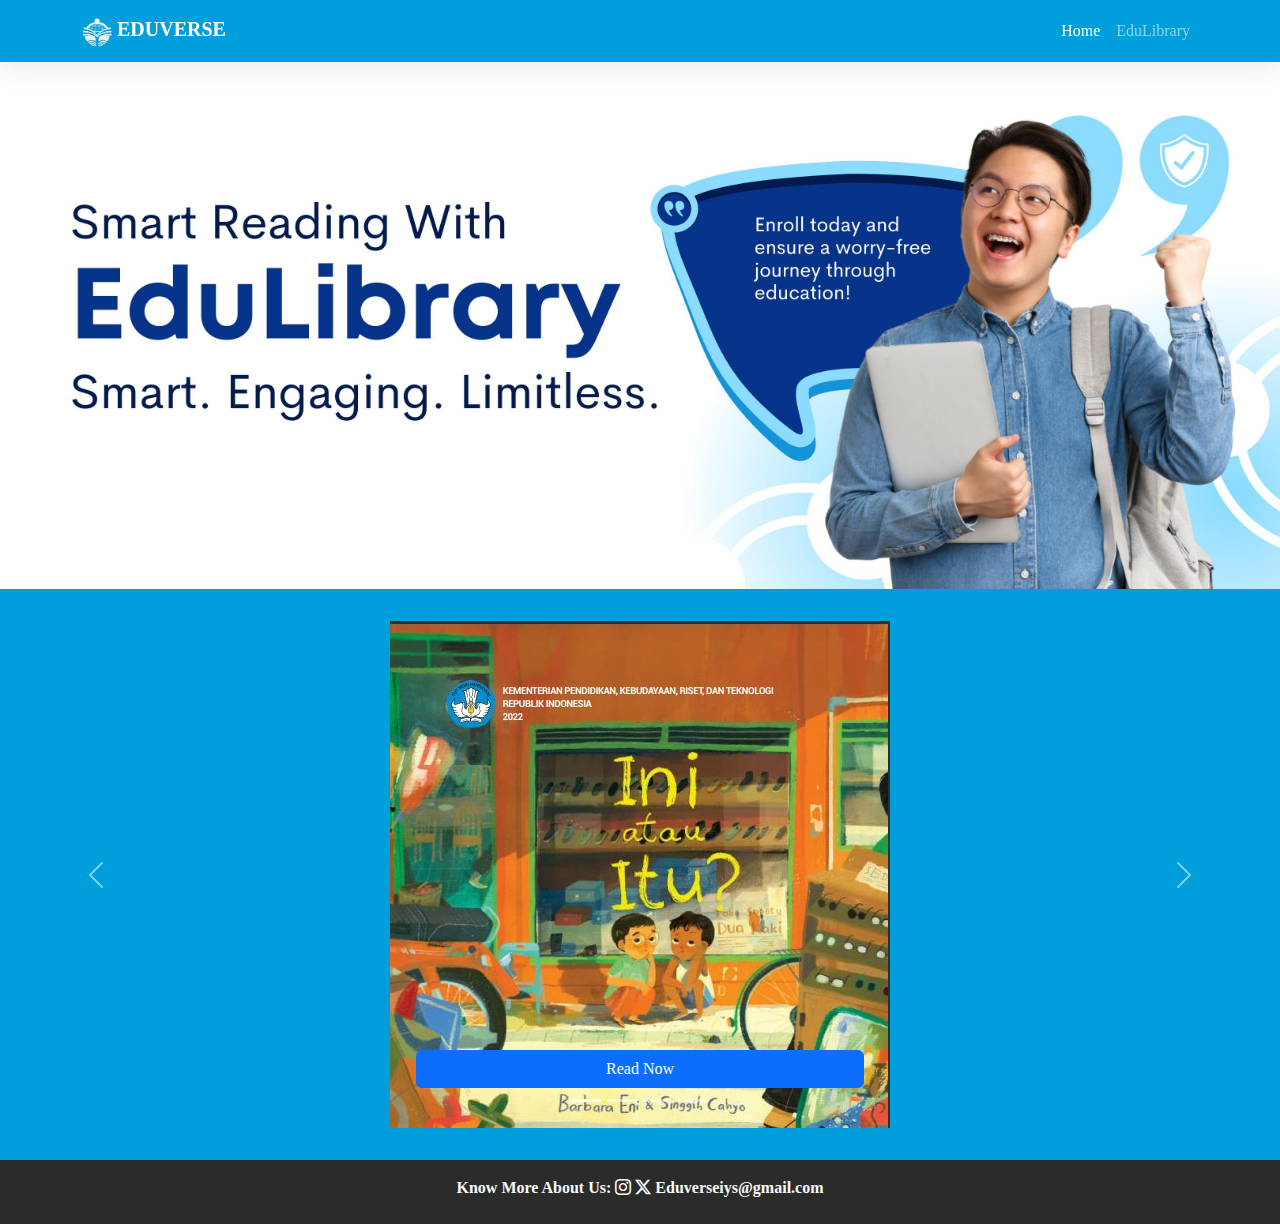
==== library.html @ dd936129 "EduLibrary" ====
<!DOCTYPE html>
<html lang="en">
  <head>
    <meta charset="utf-8" />
    <meta name="viewport" content="width=device-width, initial-scale=1" />
    <title>EDUVERSE Library</title>
    <link rel="icon" href="img/logo.png" type="image/x-icon" />
    <link href="https://cdn.jsdelivr.net/npm/bootstrap@5.3.3/dist/css/bootstrap.min.css" rel="stylesheet" integrity="sha384-QWTKZyjpPEjISv5WaRU9OFeRpok6YctnYmDr5pNlyT2bRjXh0JMhjY6hW+ALEwIH" crossorigin="anonymous" />
    <link rel="stylesheet" href="style.css" />
    <!-- Icon -->
    <link rel="stylesheet" href="https://cdn.jsdelivr.net/npm/bootstrap-icons@1.11.3/font/bootstrap-icons.min.css" />
  </head>
  <body>
    <!-- Navbar -->
    <nav class="navbar navbar-expand-lg navbar-dark fixed-top">
      <div class="container">
        <a class="navbar-brand fw-bold" href="index.html">
          <img src="img/logo.png" alt="Logo" width="30" height="30" class="d-inline-block align-text-top" />
          EDUVERSE
        </a>
        <button class="navbar-toggler" type="button" data-bs-toggle="collapse" data-bs-target="#navbarNavAltMarkup" aria-controls="navbarNavAltMarkup" aria-expanded="false" aria-label="Toggle navigation">
          <span class="navbar-toggler-icon"></span>
        </button>
        <div class="collapse navbar-collapse" id="navbarNavAltMarkup">
          <div class="navbar-nav ms-auto">
            <a class="nav-link active" aria-current="page" href="index.html">Home</a>
            <a class="nav-link" href="#feature">EduLibrary</a>
          </div>
        </div>
      </div>
    </nav>
    <!-- End Navbar -->
    <!-- Jumbotron -->
    <section>
      <img src="img/hdlbr.jpeg" alt="" class="img">
      <img src="img/hbdlbrmbl.jpeg" alt="" class="imgmobile">
    </section>
    <!-- <section class="jumbotron text-center text-light">
      <img src="img/logotrans.png" alt="Logo" width="300" class="rounded-circle" />
      <p class="lead">Education Without Limits</p>
      <h1 class="display-4 fw-bold">Digital Library</h1>
    </section> -->
    <!-- End Jumbotron -->
    <!-- fiction -->
    <section id="fiction">
      <div id="carouselExampleCaptions" class="carousel slide">
        <div class="carousel-indicators">
          <button type="button" data-bs-target="#carouselExampleCaptions" data-bs-slide-to="0" class="active" aria-current="true" aria-label="Slide 1"></button>
          <button type="button" data-bs-target="#carouselExampleCaptions" data-bs-slide-to="1" aria-label="Slide 2"></button>
          <button type="button" data-bs-target="#carouselExampleCaptions" data-bs-slide-to="2" aria-label="Slide 3"></button>
          <button type="button" data-bs-target="#carouselExampleCaptions" data-bs-slide-to="3" aria-label="Slide 4"></button>
        </div>
        <div class="carousel-inner justify-content-center">
          <div class="carousel-item active ">
            <img src="img/Cover/ini_atau_itu.jpg" class="d-block w-30 mx-auto img-fluid" alt="...">
            <div class="carousel-caption d-md-block">
              <div class="d-grid gap-2 col-6 mx-auto">
                <a href="Book/Fiction/Ini_Atau_Itu.pdf" class="btn btn-primary" type="button">Read Now</a>
              </div>
            </div>
          </div>
          <div class="carousel-item">
            <img src="img/Cover/Mengejar_Haruto.jpg" class="d-block w-30 mx-auto img-fluid" alt="...">
            <div class="carousel-caption d-md-block">
              <div class="d-grid gap-2 col-6 mx-auto">
                <a href="Book/Fiction/Mengejar_Haruto.pdf" class="btn btn-primary" type="button">Read Now</a>
              </div>
            </div>
          </div>
          <div class="carousel-item">
            <img src="img/Cover/Nanti_Saja.jpg" class="d-block w-30 mx-auto img-fluid" alt="...">
            <div class="carousel-caption d-md-block">
              <div class="d-grid gap-2 col-6 mx-auto">
                <a href="Book/Fiction/Nanti_Saja.pdf" class="btn btn-primary" type="button">Read Now</a>
              </div>
            </div>
          </div>
          <div class="carousel-item">
            <img src="img/Cover/Sekolah_untuk_Timur.jpg" class="d-block w-30 mx-auto img-fluid" alt="...">
            <div class="carousel-caption d-md-block">
              <div class="d-grid gap-2 col-6 mx-auto">
                <a href="Book/Fiction/Sekolah_Untuk_Timur.pdf" class="btn btn-primary" type="button">Read Now</a>
              </div>
            </div>
          </div>
        </div>
        <button class="carousel-control-prev" type="button" data-bs-target="#carouselExampleCaptions" data-bs-slide="prev">
          <span class="carousel-control-prev-icon" aria-hidden="true"></span>
          <span class="visually-hidden">Previous</span>
        </button>
        <button class="carousel-control-next" type="button" data-bs-target="#carouselExampleCaptions" data-bs-slide="next">
          <span class="carousel-control-next-icon" aria-hidden="true"></span>
          <span class="visually-hidden">Next</span>
        </button>
      </div>
    </section>
    <!-- end fiction -->
    <!-- footer -->
    <footer class="text-light text-center pb-2 pt-3 fw-semibold">
      <p>
        Know More About Us: <a href="https://www.instagram.com/eduverse.ind/"><i class="bi bi-instagram" style="color: white;"></i></a>
        <a href="https://x.com/Eduverse_ind"><i class="bi bi-twitter-x" style="color: white;"></i></a>
        Eduverseiys@gmail.com
      </p>
    </footer>
    <!-- end footer -->
    <script src="https://cdn.jsdelivr.net/npm/bootstrap@5.3.3/dist/js/bootstrap.bundle.min.js" integrity="sha384-YvpcrYf0tY3lHB60NNkmXc5s9fDVZLESaAA55NDzOxhy9GkcIdslK1eN7N6jIeHz" crossorigin="anonymous"></script>
  </body>
</html>
---- style.css ----
html,
body {
  font-family: "Poppins", serif;
  overflow-x: hidden;
  margin: 0;
  padding: 0;
}
::-webkit-scrollbar-track {
  background: #2b2b2b;
}
.navbar {
  /* From https://css.glass */
  background: rgba(0, 158, 219, 1);
  box-shadow: 0 4px 30px rgba(0, 0, 0, 0.1);
  backdrop-filter: blur(20px);
  -webkit-backdrop-filter: blur(20px);
  border: 1px solid rgba(0, 158, 219, 0.38);
}
#home {
  padding: 7rem 1rem;
  background-color: #2b2b2b;
}
.jumbotron {
  padding: 3rem 1rem;
  background-color: #2b2b2b;
}
#about {
  padding-top: 2rem;
  padding-bottom: 2rem;
  background-color: #009edb;
}
#feature {
  padding-top: 2rem;
  padding-bottom: 2rem;
  background-color: #009edb;
}
@media only screen and (max-width: 768px) {
  .bintang .b-cover{
    max-width: 10%;
  }
  .hero {
    width: 100vw; /* Ensure it takes full viewport width */
    height: 86.5vh;
    padding-top: 9rem;
    display: flex;
    align-items: center;
    justify-content: center;
    background: url("img/headermb.jpeg") no-repeat center center;
    background-size: cover;
    border: 3px solid red;
  }
}
@media only screen and (min-width: 768px) {
  
}
.bi {
  color: #009edb;
}
a {
  text-decoration: none !important;
}

a:hover {
  text-decoration: none !important;
  cursor: pointer;
}
footer {
  background-color: #2b2b2b;
}
#science {
  padding-top: 2rem;
  padding-bottom: 2rem;
  background-color: #009edb;
}
.book {
  padding: 20px;
  background: white;
  border-radius: 5px;
  margin: 10px;
}
#news {
  padding-top: 2rem;
  padding-bottom: 2rem;
  background-color: #009edb;
}
.news-item img {
  width: 100%;
  height: auto;
}
.news-category {
  color: red;
  font-weight: bold;
}
.hero {
  padding-top: 9rem;
  height: 91.3vh;
  background: url("img/header.jpeg") no-repeat center center;
  background-size: contain;
}
.img{
  display:block;
  width: 100%;
  margin-top: 3.5rem;
 }

.imgmobile{
 display:none;
}

@media (max-width: 640px) and (min-width: 320px){
 .img{
  display:none;
 }

 .imgmobile{
  margin-top: 3.6rem;
  display:block;
  width: 100%;
  background-repeat: no-repeat;
 }
}
#fiction {
  padding-top: 2rem;
  padding-bottom: 2rem;
  background-color: #009edb;
}
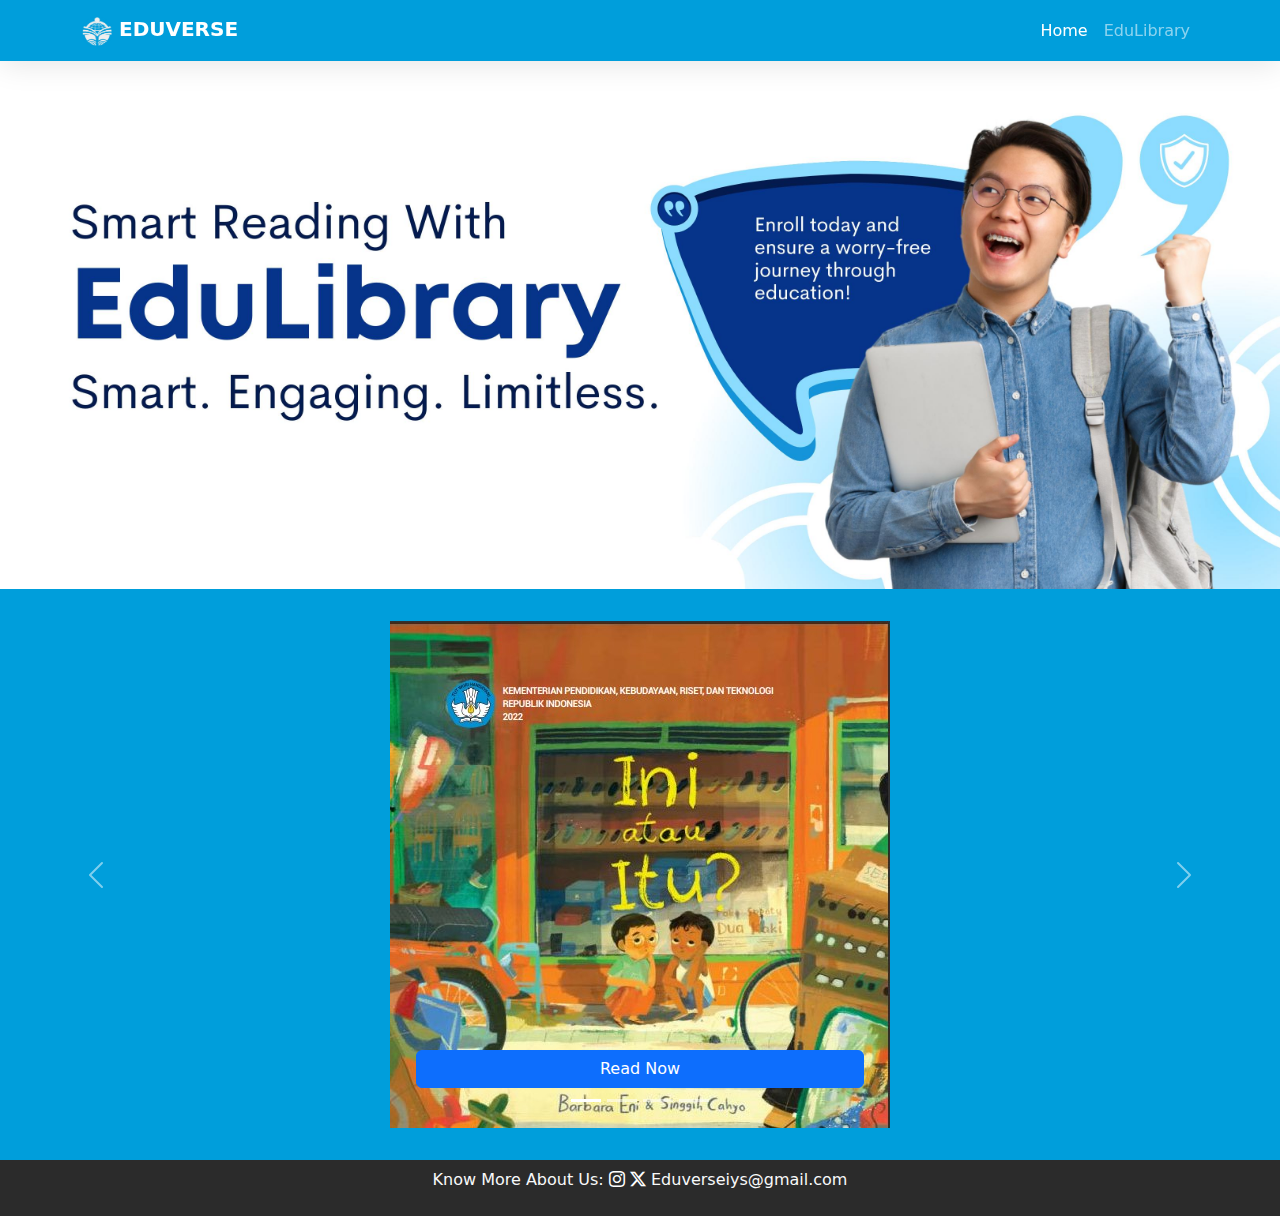
==== commit 9d4d31d0: "fix-1" ====
--- a/library.html
+++ b/library.html
@@ -3,12 +3,16 @@
   <head>
     <meta charset="utf-8" />
     <meta name="viewport" content="width=device-width, initial-scale=1" />
-    <title>EDUVERSE Library</title>
+    <!-- Tab -->
+    <title>EDUVERSE</title>
     <link rel="icon" href="img/logo.png" type="image/x-icon" />
-    <link href="https://cdn.jsdelivr.net/npm/bootstrap@5.3.3/dist/css/bootstrap.min.css" rel="stylesheet" integrity="sha384-QWTKZyjpPEjISv5WaRU9OFeRpok6YctnYmDr5pNlyT2bRjXh0JMhjY6hW+ALEwIH" crossorigin="anonymous" />
+    <!-- End Tab -->
+    <!-- Css -->
     <link rel="stylesheet" href="style.css" />
     <!-- Icon -->
     <link rel="stylesheet" href="https://cdn.jsdelivr.net/npm/bootstrap-icons@1.11.3/font/bootstrap-icons.min.css" />
+    <!-- Bootsrap -->
+    <link href="https://cdn.jsdelivr.net/npm/bootstrap@5.3.3/dist/css/bootstrap.min.css" rel="stylesheet" integrity="sha384-QWTKZyjpPEjISv5WaRU9OFeRpok6YctnYmDr5pNlyT2bRjXh0JMhjY6hW+ALEwIH" crossorigin="anonymous" />
   </head>
   <body>
     <!-- Navbar -->
@@ -96,7 +100,7 @@
     </section>
     <!-- end fiction -->
     <!-- footer -->
-    <footer class="text-light text-center pb-2 pt-3 fw-semibold">
+    <footer class="text-light text-center p-2 ">
       <p>
         Know More About Us: <a href="https://www.instagram.com/eduverse.ind/"><i class="bi bi-instagram" style="color: white;"></i></a>
         <a href="https://x.com/Eduverse_ind"><i class="bi bi-twitter-x" style="color: white;"></i></a>
